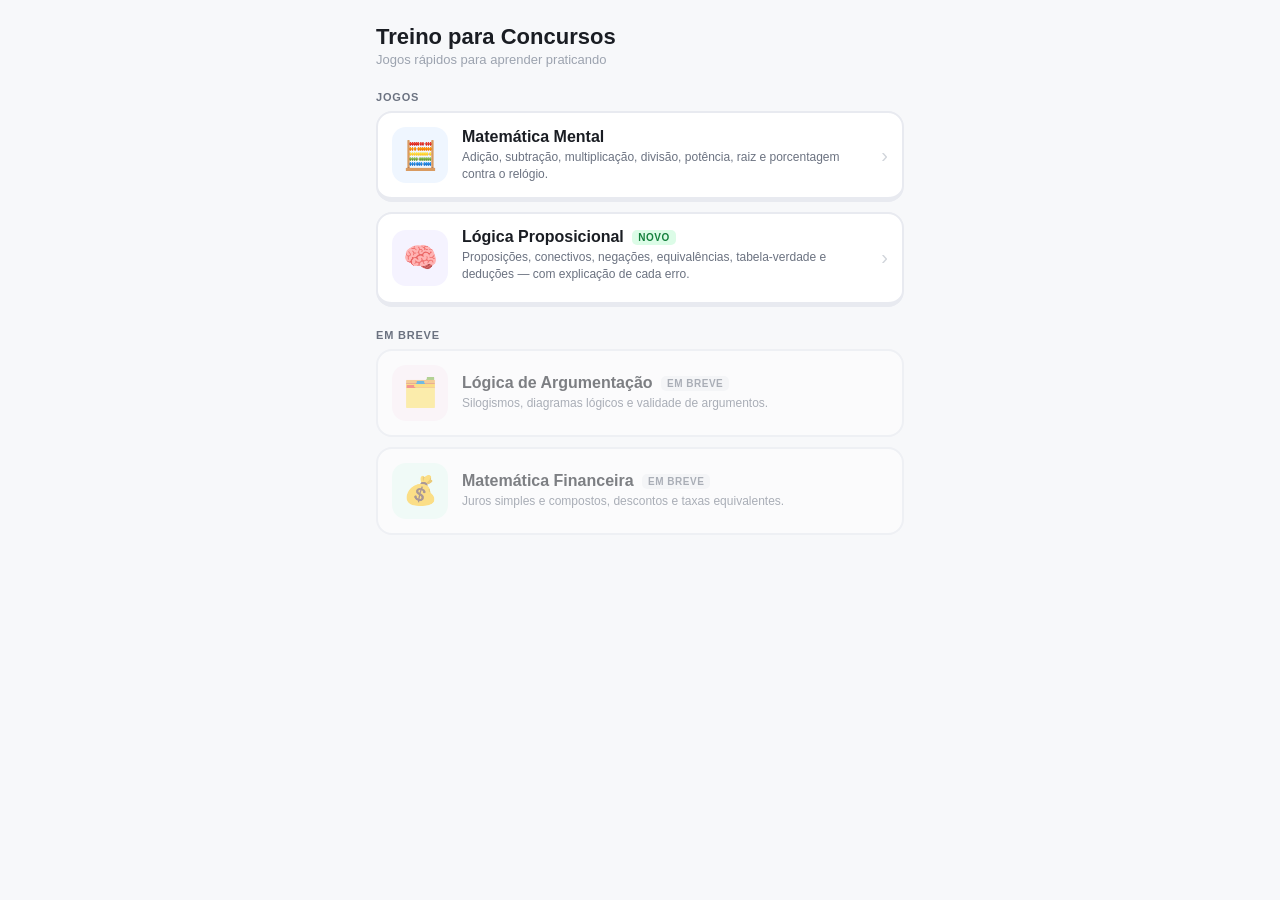
==== index.html @ 47c3c40b "Adiciona jogo de lógica proposicional estilo Duolingo e hub de jogos - index.html vira um hub; o Men" ====
<!DOCTYPE html>
<html lang="pt-BR">
<head>
  <meta charset="UTF-8" />
  <meta name="viewport" content="width=device-width, initial-scale=1.0, maximum-scale=1.0, user-scalable=no" />
  <meta name="theme-color" content="#3B82F6" />
  <title>Treino para Concursos</title>

  <!-- PWA -->
  <link rel="manifest" href="manifest.json" />
  <link rel="apple-touch-icon" href="icons/icon-192.png" />
  <meta name="apple-mobile-web-app-capable" content="yes" />
  <meta name="apple-mobile-web-app-status-bar-style" content="default" />
  <meta name="apple-mobile-web-app-title" content="Treino" />

  <style>
    *, *::before, *::after { box-sizing: border-box; margin: 0; padding: 0; }
    html, body {
      font-family: -apple-system, BlinkMacSystemFont, "Segoe UI", Roboto, sans-serif;
      background: #F7F8FA; color: #1A1D23; min-height: 100vh;
      -webkit-tap-highlight-color: transparent; -webkit-font-smoothing: antialiased;
    }
    .container { max-width: 560px; margin: 0 auto; padding: 1.5rem 1rem 3rem; }
    .app-header { margin-bottom: 1.5rem; }
    .app-title  { font-size: 22px; font-weight: 700; }
    .app-sub    { font-size: 13px; color: #9CA3AF; margin-top: 2px; }
    .sec-label {
      font-size: 11px; font-weight: 700; color: #6B7280;
      text-transform: uppercase; letter-spacing: .8px; margin: 1.4rem 0 8px;
    }
    .games { display: flex; flex-direction: column; gap: 10px; }
    .game {
      display: flex; align-items: center; gap: 14px; padding: 14px;
      background: #fff; border: 2px solid #E8EAF0; border-bottom-width: 5px; border-radius: 16px;
      text-decoration: none; color: inherit; transition: transform .08s;
    }
    .game:active { transform: translateY(2px); }
    .game-icon {
      width: 56px; height: 56px; border-radius: 14px; flex: none;
      display: flex; align-items: center; justify-content: center; font-size: 28px;
    }
    .game-body { flex: 1; }
    .game-title { font-size: 16px; font-weight: 700; }
    .game-desc  { font-size: 12px; color: #6B7280; margin-top: 3px; line-height: 1.4; }
    .game-meta  { font-size: 11px; color: #9CA3AF; margin-top: 5px; }
    .tag {
      font-size: 10px; font-weight: 800; letter-spacing: .5px; padding: 2px 6px; border-radius: 5px;
      background: #DCFCE7; color: #15803D; vertical-align: middle; margin-left: 4px;
    }
    .game.soon { opacity: .55; pointer-events: none; border-bottom-width: 2px; }
    .game.soon .tag { background: #F3F4F6; color: #6B7280; }
    .arrow { font-size: 20px; color: #D1D5DB; }
  </style>
</head>
<body>
  <div class="container">
    <div class="app-header">
      <div class="app-title">Treino para Concursos</div>
      <div class="app-sub">Jogos rápidos para aprender praticando</div>
    </div>

    <div class="sec-label">Jogos</div>
    <div class="games">
      <a class="game" href="matematica.html">
        <div class="game-icon" style="background:#EFF6FF">🧮</div>
        <div class="game-body">
          <div class="game-title">Matemática Mental</div>
          <div class="game-desc">Adição, subtração, multiplicação, divisão, potência, raiz e porcentagem contra o relógio.</div>
        </div>
        <div class="arrow">›</div>
      </a>

      <a class="game" href="logica.html">
        <div class="game-icon" style="background:#F5F3FF">🧠</div>
        <div class="game-body">
          <div class="game-title">Lógica Proposicional <span class="tag">NOVO</span></div>
          <div class="game-desc">Proposições, conectivos, negações, equivalências, tabela-verdade e deduções — com explicação de cada erro.</div>
          <div class="game-meta" id="logic-meta"></div>
        </div>
        <div class="arrow">›</div>
      </a>
    </div>

    <div class="sec-label">Em breve</div>
    <div class="games">
      <div class="game soon">
        <div class="game-icon" style="background:#FDF2F8">🗂️</div>
        <div class="game-body">
          <div class="game-title">Lógica de Argumentação <span class="tag">EM BREVE</span></div>
          <div class="game-desc">Silogismos, diagramas lógicos e validade de argumentos.</div>
        </div>
      </div>
      <div class="game soon">
        <div class="game-icon" style="background:#ECFDF5">💰</div>
        <div class="game-body">
          <div class="game-title">Matemática Financeira <span class="tag">EM BREVE</span></div>
          <div class="game-desc">Juros simples e compostos, descontos e taxas equivalentes.</div>
        </div>
      </div>
    </div>
  </div>

  <script>
    // Mostra o progresso salvo do jogo de lógica
    try {
      const p = JSON.parse(localStorage.getItem("logica-v1"));
      if (p && p.xp) document.getElementById("logic-meta").textContent = `⚡ ${p.xp} XP · 🔥 ${p.streak.count} dia(s)`;
    } catch (e) {}

    if ("serviceWorker" in navigator) {
      window.addEventListener("load", () => {
        navigator.serviceWorker.register("sw.js").catch(() => {});
      });
    }
  </script>
</body>
</html>
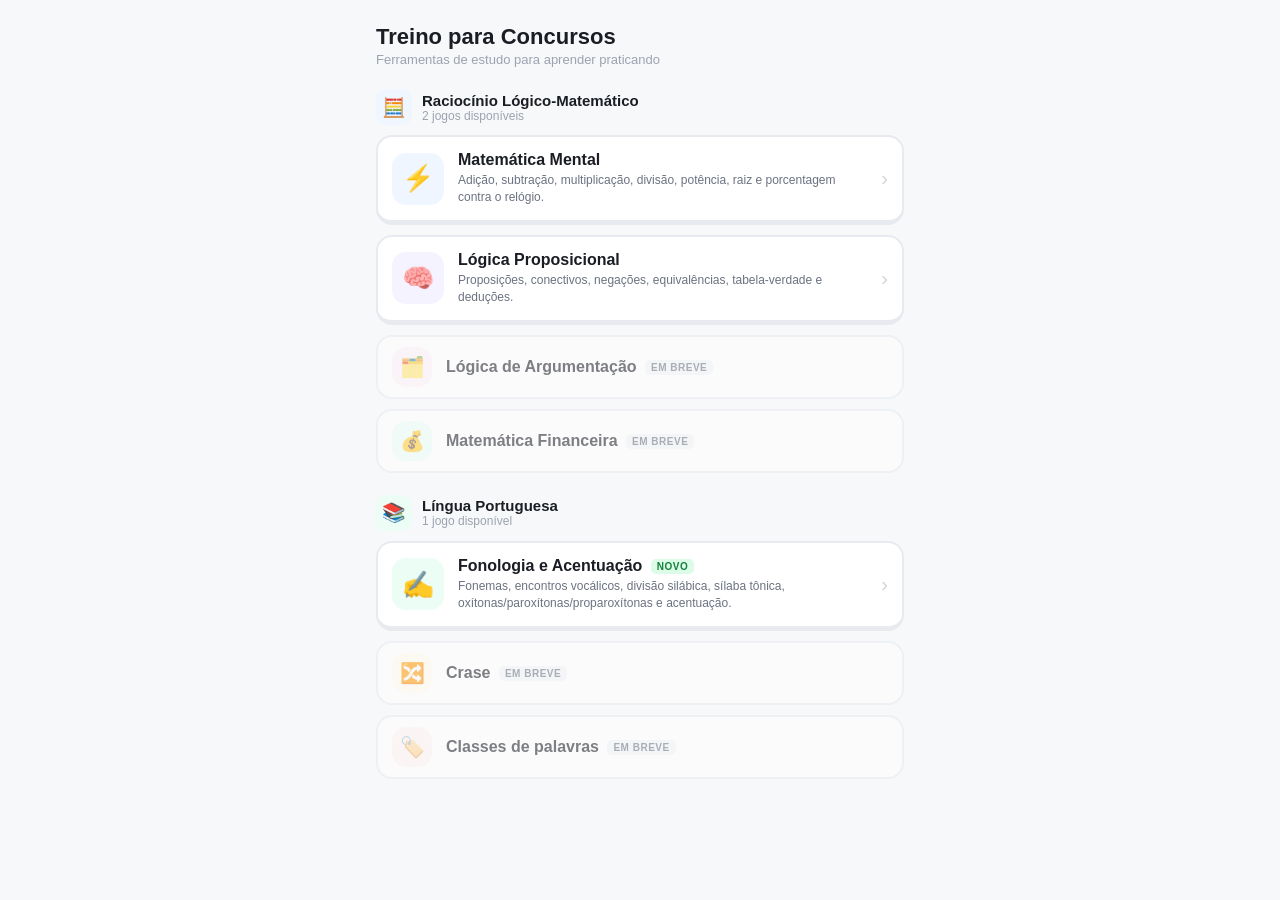
==== commit c0c11cc5: "Adiciona jogo de Português (fonologia e acentuação), matérias no hub e motor compartilhado - Hub org" ====
--- a/index.html
+++ b/index.html
@@ -21,13 +21,19 @@
       -webkit-tap-highlight-color: transparent; -webkit-font-smoothing: antialiased;
     }
     .container { max-width: 560px; margin: 0 auto; padding: 1.5rem 1rem 3rem; }
-    .app-header { margin-bottom: 1.5rem; }
+    .app-header { margin-bottom: 1.2rem; }
     .app-title  { font-size: 22px; font-weight: 700; }
     .app-sub    { font-size: 13px; color: #9CA3AF; margin-top: 2px; }
-    .sec-label {
-      font-size: 11px; font-weight: 700; color: #6B7280;
-      text-transform: uppercase; letter-spacing: .8px; margin: 1.4rem 0 8px;
+
+    .subject { margin-top: 1.4rem; }
+    .subject-head { display: flex; align-items: center; gap: 10px; margin-bottom: 10px; }
+    .subject-icon {
+      width: 36px; height: 36px; border-radius: 10px; flex: none;
+      display: flex; align-items: center; justify-content: center; font-size: 19px;
     }
+    .subject-name { font-size: 15px; font-weight: 800; }
+    .subject-count { font-size: 12px; color: #9CA3AF; }
+
     .games { display: flex; flex-direction: column; gap: 10px; }
     .game {
       display: flex; align-items: center; gap: 14px; padding: 14px;
@@ -36,18 +42,20 @@
     }
     .game:active { transform: translateY(2px); }
     .game-icon {
-      width: 56px; height: 56px; border-radius: 14px; flex: none;
-      display: flex; align-items: center; justify-content: center; font-size: 28px;
+      width: 52px; height: 52px; border-radius: 14px; flex: none;
+      display: flex; align-items: center; justify-content: center; font-size: 26px;
     }
     .game-body { flex: 1; }
     .game-title { font-size: 16px; font-weight: 700; }
     .game-desc  { font-size: 12px; color: #6B7280; margin-top: 3px; line-height: 1.4; }
     .game-meta  { font-size: 11px; color: #9CA3AF; margin-top: 5px; }
+    .game-meta:empty { display: none; }
     .tag {
       font-size: 10px; font-weight: 800; letter-spacing: .5px; padding: 2px 6px; border-radius: 5px;
       background: #DCFCE7; color: #15803D; vertical-align: middle; margin-left: 4px;
     }
-    .game.soon { opacity: .55; pointer-events: none; border-bottom-width: 2px; }
+    .game.soon { opacity: .55; pointer-events: none; border-bottom-width: 2px; padding: 10px 14px; }
+    .game.soon .game-icon { width: 40px; height: 40px; font-size: 20px; }
     .game.soon .tag { background: #F3F4F6; color: #6B7280; }
     .arrow { font-size: 20px; color: #D1D5DB; }
   </style>
@@ -56,56 +64,76 @@
   <div class="container">
     <div class="app-header">
       <div class="app-title">Treino para Concursos</div>
-      <div class="app-sub">Jogos rápidos para aprender praticando</div>
+      <div class="app-sub">Ferramentas de estudo para aprender praticando</div>
     </div>
-
-    <div class="sec-label">Jogos</div>
-    <div class="games">
-      <a class="game" href="matematica.html">
-        <div class="game-icon" style="background:#EFF6FF">🧮</div>
-        <div class="game-body">
-          <div class="game-title">Matemática Mental</div>
-          <div class="game-desc">Adição, subtração, multiplicação, divisão, potência, raiz e porcentagem contra o relógio.</div>
-        </div>
-        <div class="arrow">›</div>
-      </a>
-
-      <a class="game" href="logica.html">
-        <div class="game-icon" style="background:#F5F3FF">🧠</div>
-        <div class="game-body">
-          <div class="game-title">Lógica Proposicional <span class="tag">NOVO</span></div>
-          <div class="game-desc">Proposições, conectivos, negações, equivalências, tabela-verdade e deduções — com explicação de cada erro.</div>
-          <div class="game-meta" id="logic-meta"></div>
-        </div>
-        <div class="arrow">›</div>
-      </a>
-    </div>
-
-    <div class="sec-label">Em breve</div>
-    <div class="games">
-      <div class="game soon">
-        <div class="game-icon" style="background:#FDF2F8">🗂️</div>
-        <div class="game-body">
-          <div class="game-title">Lógica de Argumentação <span class="tag">EM BREVE</span></div>
-          <div class="game-desc">Silogismos, diagramas lógicos e validade de argumentos.</div>
-        </div>
-      </div>
-      <div class="game soon">
-        <div class="game-icon" style="background:#ECFDF5">💰</div>
-        <div class="game-body">
-          <div class="game-title">Matemática Financeira <span class="tag">EM BREVE</span></div>
-          <div class="game-desc">Juros simples e compostos, descontos e taxas equivalentes.</div>
-        </div>
-      </div>
-    </div>
+    <div id="subjects"></div>
   </div>
 
   <script>
-    // Mostra o progresso salvo do jogo de lógica
-    try {
-      const p = JSON.parse(localStorage.getItem("logica-v1"));
-      if (p && p.xp) document.getElementById("logic-meta").textContent = `⚡ ${p.xp} XP · 🔥 ${p.streak.count} dia(s)`;
-    } catch (e) {}
+    /* ════════════════════════════════════════════
+       MATÉRIAS E JOGOS
+       Para adicionar um jogo, inclua-o na matéria certa.
+       store = chave do localStorage com o progresso (jogos estilo trilha)
+    ════════════════════════════════════════════ */
+    const SUBJECTS = [
+      {
+        name: "Raciocínio Lógico-Matemático", short: "RLM", icon: "🧮", bg: "#EFF6FF",
+        games: [
+          { title: "Matemática Mental", icon: "⚡", bg: "#EFF6FF", href: "matematica.html",
+            desc: "Adição, subtração, multiplicação, divisão, potência, raiz e porcentagem contra o relógio." },
+          { title: "Lógica Proposicional", icon: "🧠", bg: "#F5F3FF", href: "logica.html", store: "logica-v1",
+            desc: "Proposições, conectivos, negações, equivalências, tabela-verdade e deduções." },
+          { title: "Lógica de Argumentação", icon: "🗂️", bg: "#FDF2F8", soon: true },
+          { title: "Matemática Financeira", icon: "💰", bg: "#ECFDF5", soon: true },
+        ],
+      },
+      {
+        name: "Língua Portuguesa", short: "Português", icon: "📚", bg: "#ECFDF5",
+        games: [
+          { title: "Fonologia e Acentuação", icon: "✍️", bg: "#ECFDF5", href: "portugues.html", store: "portugues-fonologia-v1", isNew: true,
+            desc: "Fonemas, encontros vocálicos, divisão silábica, sílaba tônica, oxítonas/paroxítonas/proparoxítonas e acentuação." },
+          { title: "Crase", icon: "🔀", bg: "#FFFBEB", soon: true },
+          { title: "Classes de palavras", icon: "🏷️", bg: "#FEF2F2", soon: true },
+        ],
+      },
+    ];
+
+    function progressText(key) {
+      try {
+        const p = JSON.parse(localStorage.getItem(key));
+        if (p && p.xp) return `⚡ ${p.xp} XP · 🔥 ${p.streak.count} dia(s)`;
+      } catch (e) {}
+      return "";
+    }
+
+    document.getElementById("subjects").innerHTML = SUBJECTS.map(s => {
+      const live = s.games.filter(g => !g.soon).length;
+      return `
+        <div class="subject">
+          <div class="subject-head">
+            <div class="subject-icon" style="background:${s.bg}">${s.icon}</div>
+            <div>
+              <div class="subject-name">${s.name}</div>
+              <div class="subject-count">${live} jogo${live !== 1 ? "s" : ""} disponíve${live !== 1 ? "is" : "l"}</div>
+            </div>
+          </div>
+          <div class="games">${s.games.map(g => g.soon ? `
+            <div class="game soon">
+              <div class="game-icon" style="background:${g.bg}">${g.icon}</div>
+              <div class="game-body"><div class="game-title">${g.title} <span class="tag">EM BREVE</span></div></div>
+            </div>` : `
+            <a class="game" href="${g.href}">
+              <div class="game-icon" style="background:${g.bg}">${g.icon}</div>
+              <div class="game-body">
+                <div class="game-title">${g.title}${g.isNew ? ' <span class="tag">NOVO</span>' : ""}</div>
+                <div class="game-desc">${g.desc}</div>
+                <div class="game-meta">${g.store ? progressText(g.store) : ""}</div>
+              </div>
+              <div class="arrow">›</div>
+            </a>`).join("")}
+          </div>
+        </div>`;
+    }).join("");
 
     if ("serviceWorker" in navigator) {
       window.addEventListener("load", () => {
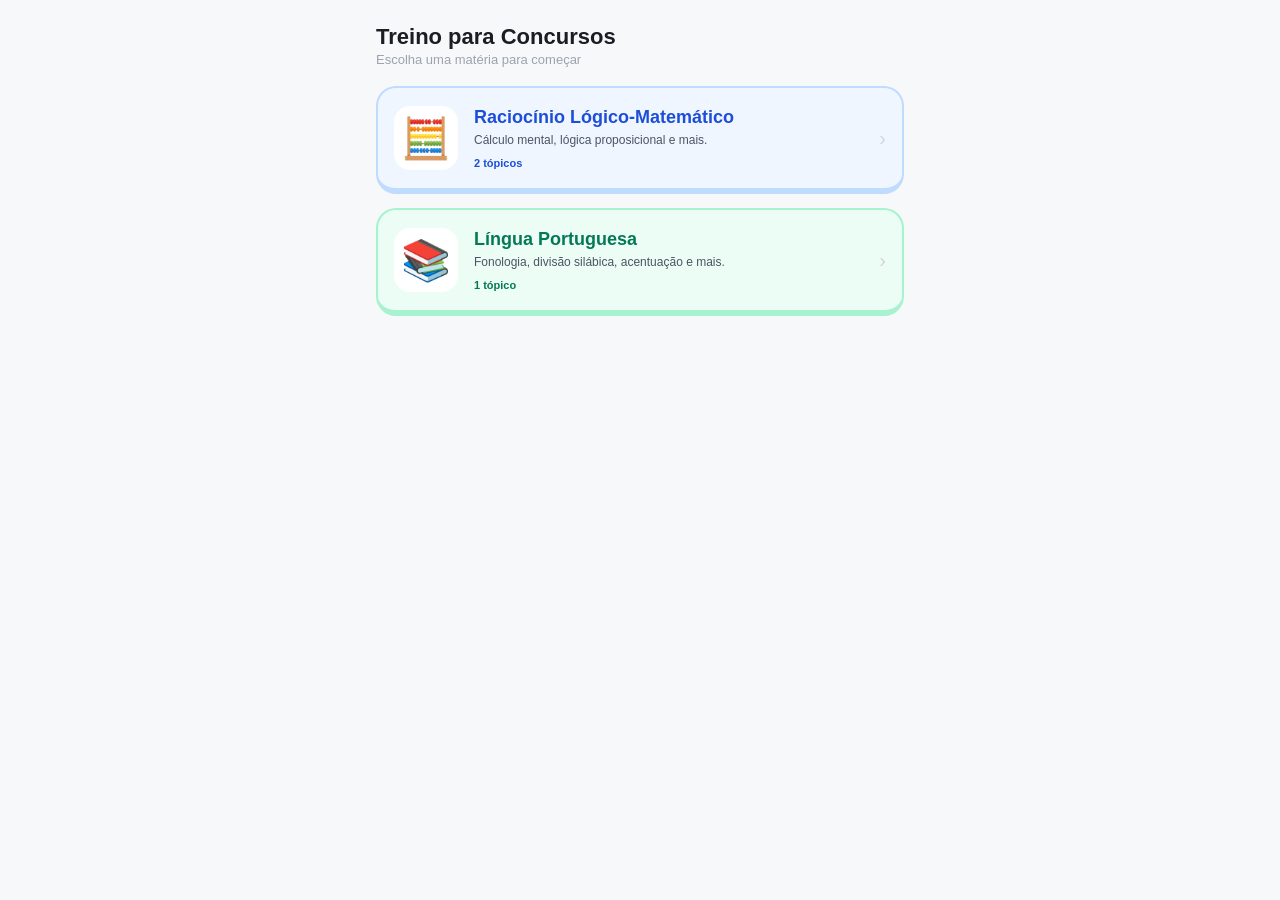
==== commit 873c3417: "Matérias clicáveis no hub e trilha de técnicas na Matemática Mental - Página inicial: cartões de mat" ====
--- a/index.html
+++ b/index.html
@@ -25,14 +25,23 @@
     .app-title  { font-size: 22px; font-weight: 700; }
     .app-sub    { font-size: 13px; color: #9CA3AF; margin-top: 2px; }
 
-    .subject { margin-top: 1.4rem; }
-    .subject-head { display: flex; align-items: center; gap: 10px; margin-bottom: 10px; }
-    .subject-icon {
-      width: 36px; height: 36px; border-radius: 10px; flex: none;
-      display: flex; align-items: center; justify-content: center; font-size: 19px;
+    .subjects { display: flex; flex-direction: column; gap: 14px; }
+    .subject-card {
+      display: flex; align-items: center; gap: 16px; padding: 18px 16px; width: 100%; text-align: left;
+      border: 2px solid; border-bottom-width: 6px; border-radius: 20px; cursor: pointer;
+      font-family: inherit; color: inherit; transition: transform .08s;
     }
-    .subject-name { font-size: 15px; font-weight: 800; }
-    .subject-count { font-size: 12px; color: #9CA3AF; }
+    .subject-card:active { transform: translateY(3px); border-bottom-width: 3px; }
+    .subject-card .big-icon { font-size: 40px; width: 64px; height: 64px; border-radius: 16px; background: #fff;
+      display: flex; align-items: center; justify-content: center; flex: none; }
+    .subject-card .s-body { flex: 1; }
+    .subject-card .s-title { font-size: 18px; font-weight: 800; }
+    .subject-card .s-desc { font-size: 12px; color: #4B5563; margin-top: 4px; line-height: 1.4; }
+    .subject-card .s-meta { font-size: 11px; font-weight: 700; margin-top: 8px; }
+    .back { font-size: 13px; color: #6B7280; background: none; border: none; padding: 0; margin-bottom: 10px;
+      cursor: pointer; font-family: inherit; }
+    .view { display: none; }
+    .view.active { display: block; }
 
     .games { display: flex; flex-direction: column; gap: 10px; }
     .game {
@@ -62,11 +71,22 @@
 </head>
 <body>
   <div class="container">
-    <div class="app-header">
-      <div class="app-title">Treino para Concursos</div>
-      <div class="app-sub">Ferramentas de estudo para aprender praticando</div>
+    <div class="view" id="view-home">
+      <div class="app-header">
+        <div class="app-title">Treino para Concursos</div>
+        <div class="app-sub">Escolha uma matéria para começar</div>
+      </div>
+      <div class="subjects" id="subjects"></div>
     </div>
-    <div id="subjects"></div>
+
+    <div class="view" id="view-subject">
+      <button class="back" onclick="location.hash = ''">← Matérias</button>
+      <div class="app-header">
+        <div class="app-title" id="subject-title"></div>
+        <div class="app-sub" id="subject-sub"></div>
+      </div>
+      <div class="games" id="subject-games"></div>
+    </div>
   </div>
 
   <script>
@@ -77,10 +97,12 @@
     ════════════════════════════════════════════ */
     const SUBJECTS = [
       {
-        name: "Raciocínio Lógico-Matemático", short: "RLM", icon: "🧮", bg: "#EFF6FF",
+        id: "rlm", name: "Raciocínio Lógico-Matemático", short: "RLM", icon: "🧮",
+        bg: "#EFF6FF", border: "#BFDBFE", color: "#1D4ED8",
+        desc: "Cálculo mental, lógica proposicional e mais.",
         games: [
-          { title: "Matemática Mental", icon: "⚡", bg: "#EFF6FF", href: "matematica.html",
-            desc: "Adição, subtração, multiplicação, divisão, potência, raiz e porcentagem contra o relógio." },
+          { title: "Matemática Mental", icon: "⚡", bg: "#EFF6FF", href: "matematica.html", store: "matematica-v1", isNew: true,
+            desc: "Trilha de técnicas para calcular de cabeça (somar, subtrair, multiplicar, dividir, %, potências) e treino cronometrado." },
           { title: "Lógica Proposicional", icon: "🧠", bg: "#F5F3FF", href: "logica.html", store: "logica-v1",
             desc: "Proposições, conectivos, negações, equivalências, tabela-verdade e deduções." },
           { title: "Lógica de Argumentação", icon: "🗂️", bg: "#FDF2F8", soon: true },
@@ -88,9 +110,11 @@
         ],
       },
       {
-        name: "Língua Portuguesa", short: "Português", icon: "📚", bg: "#ECFDF5",
+        id: "portugues", name: "Língua Portuguesa", short: "Português", icon: "📚",
+        bg: "#ECFDF5", border: "#A7F3D0", color: "#047857",
+        desc: "Fonologia, divisão silábica, acentuação e mais.",
         games: [
-          { title: "Fonologia e Acentuação", icon: "✍️", bg: "#ECFDF5", href: "portugues.html", store: "portugues-fonologia-v1", isNew: true,
+          { title: "Fonologia e Acentuação", icon: "✍️", bg: "#ECFDF5", href: "portugues.html", store: "portugues-fonologia-v1",
             desc: "Fonemas, encontros vocálicos, divisão silábica, sílaba tônica, oxítonas/paroxítonas/proparoxítonas e acentuação." },
           { title: "Crase", icon: "🔀", bg: "#FFFBEB", soon: true },
           { title: "Classes de palavras", icon: "🏷️", bg: "#FEF2F2", soon: true },
@@ -98,42 +122,66 @@
       },
     ];
 
+    function loadStore(key) {
+      try { return JSON.parse(localStorage.getItem(key)) || null; } catch (e) { return null; }
+    }
     function progressText(key) {
-      try {
-        const p = JSON.parse(localStorage.getItem(key));
-        if (p && p.xp) return `⚡ ${p.xp} XP · 🔥 ${p.streak.count} dia(s)`;
-      } catch (e) {}
-      return "";
+      const p = loadStore(key);
+      return p && p.xp ? `⚡ ${p.xp} XP · 🔥 ${p.streak.count} dia(s)` : "";
+    }
+    const plural = (n, s, p) => `${n} ${n === 1 ? s : p}`;
+
+    function gameCard(g) {
+      return g.soon ? `
+        <div class="game soon">
+          <div class="game-icon" style="background:${g.bg}">${g.icon}</div>
+          <div class="game-body"><div class="game-title">${g.title} <span class="tag">EM BREVE</span></div></div>
+        </div>` : `
+        <a class="game" href="${g.href}">
+          <div class="game-icon" style="background:${g.bg}">${g.icon}</div>
+          <div class="game-body">
+            <div class="game-title">${g.title}${g.isNew ? ' <span class="tag">NOVO</span>' : ""}</div>
+            <div class="game-desc">${g.desc}</div>
+            <div class="game-meta">${g.store ? progressText(g.store) : ""}</div>
+          </div>
+          <div class="arrow">›</div>
+        </a>`;
     }
 
-    document.getElementById("subjects").innerHTML = SUBJECTS.map(s => {
+    function renderHome() {
+      document.getElementById("subjects").innerHTML = SUBJECTS.map(s => {
+        const live = s.games.filter(g => !g.soon);
+        const xp = live.reduce((t, g) => t + ((g.store && loadStore(g.store)) || { xp: 0 }).xp, 0);
+        return `
+          <button class="subject-card" style="background:${s.bg};border-color:${s.border}" onclick="location.hash='${s.id}'">
+            <span class="big-icon">${s.icon}</span>
+            <span class="s-body">
+              <span class="s-title" style="color:${s.color};display:block">${s.name}</span>
+              <span class="s-desc" style="display:block">${s.desc}</span>
+              <span class="s-meta" style="color:${s.color};display:block">${plural(live.length, "tópico", "tópicos")}${xp ? ` · ⚡ ${xp} XP` : ""}</span>
+            </span>
+            <span class="arrow">›</span>
+          </button>`;
+      }).join("");
+    }
+
+    function renderSubject(s) {
       const live = s.games.filter(g => !g.soon).length;
-      return `
-        <div class="subject">
-          <div class="subject-head">
-            <div class="subject-icon" style="background:${s.bg}">${s.icon}</div>
-            <div>
-              <div class="subject-name">${s.name}</div>
-              <div class="subject-count">${live} jogo${live !== 1 ? "s" : ""} disponíve${live !== 1 ? "is" : "l"}</div>
-            </div>
-          </div>
-          <div class="games">${s.games.map(g => g.soon ? `
-            <div class="game soon">
-              <div class="game-icon" style="background:${g.bg}">${g.icon}</div>
-              <div class="game-body"><div class="game-title">${g.title} <span class="tag">EM BREVE</span></div></div>
-            </div>` : `
-            <a class="game" href="${g.href}">
-              <div class="game-icon" style="background:${g.bg}">${g.icon}</div>
-              <div class="game-body">
-                <div class="game-title">${g.title}${g.isNew ? ' <span class="tag">NOVO</span>' : ""}</div>
-                <div class="game-desc">${g.desc}</div>
-                <div class="game-meta">${g.store ? progressText(g.store) : ""}</div>
-              </div>
-              <div class="arrow">›</div>
-            </a>`).join("")}
-          </div>
-        </div>`;
-    }).join("");
+      document.getElementById("subject-title").textContent = `${s.icon} ${s.name}`;
+      document.getElementById("subject-sub").textContent = plural(live, "tópico disponível", "tópicos disponíveis");
+      document.getElementById("subject-games").innerHTML = s.games.map(gameCard).join("");
+    }
+
+    // navegação por #hash: o botão "voltar" do celular funciona
+    function route() {
+      const s = SUBJECTS.find(x => x.id === location.hash.slice(1));
+      document.getElementById("view-home").classList.toggle("active", !s);
+      document.getElementById("view-subject").classList.toggle("active", !!s);
+      if (s) renderSubject(s); else renderHome();
+      window.scrollTo(0, 0);
+    }
+    window.addEventListener("hashchange", route);
+    route();
 
     if ("serviceWorker" in navigator) {
       window.addEventListener("load", () => {
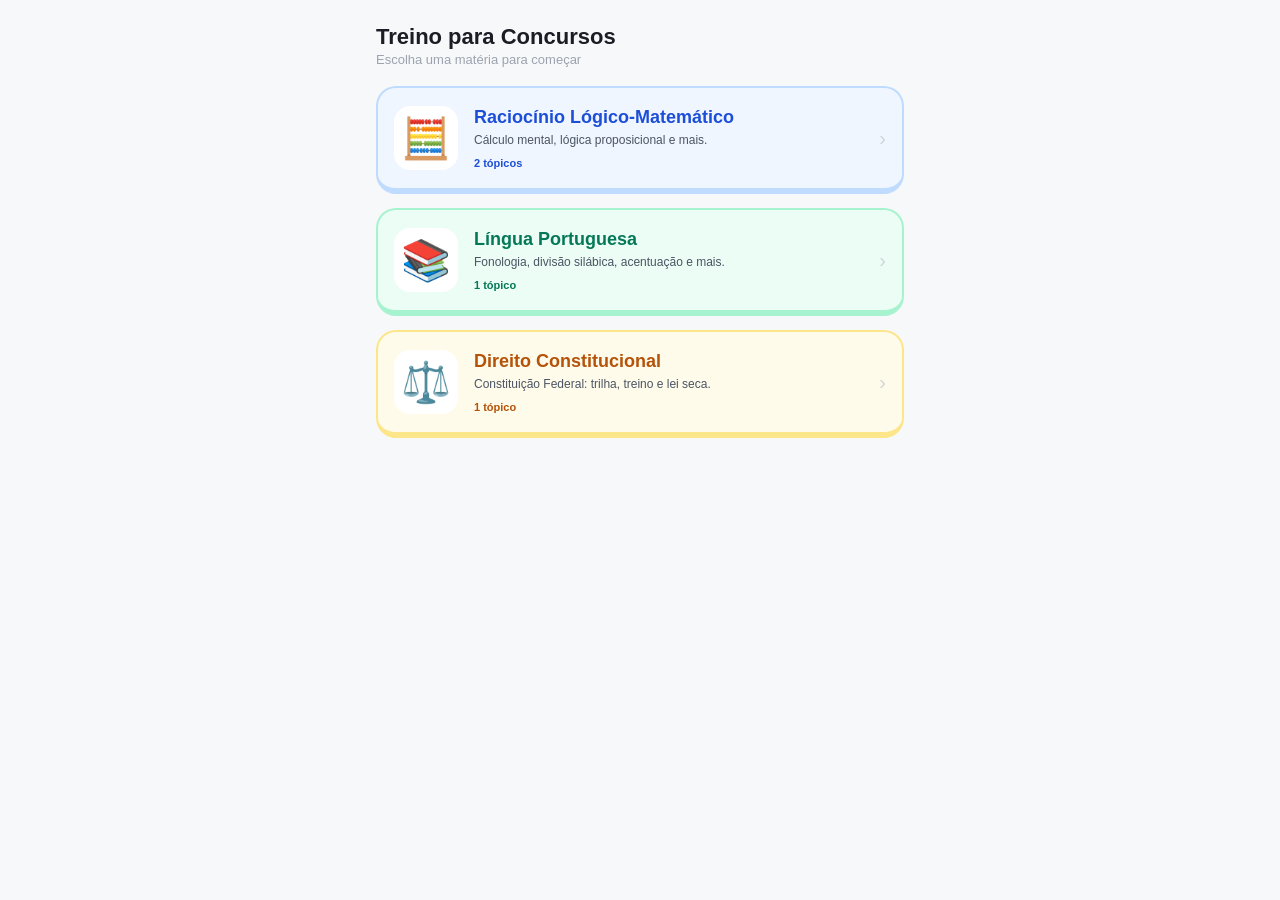
==== commit df974445: "Adiciona Direito Constitucional: trilha, treino e lei seca com flashcards - Nova matéria no hub: Dir" ====
--- a/index.html
+++ b/index.html
@@ -101,7 +101,7 @@
         bg: "#EFF6FF", border: "#BFDBFE", color: "#1D4ED8",
         desc: "Cálculo mental, lógica proposicional e mais.",
         games: [
-          { title: "Matemática Mental", icon: "⚡", bg: "#EFF6FF", href: "matematica.html", store: "matematica-v1", isNew: true,
+          { title: "Matemática Mental", icon: "⚡", bg: "#EFF6FF", href: "matematica.html", store: "matematica-v1",
             desc: "Trilha de técnicas para calcular de cabeça (somar, subtrair, multiplicar, dividir, %, potências) e treino cronometrado." },
           { title: "Lógica Proposicional", icon: "🧠", bg: "#F5F3FF", href: "logica.html", store: "logica-v1",
             desc: "Proposições, conectivos, negações, equivalências, tabela-verdade e deduções." },
@@ -120,6 +120,17 @@
           { title: "Classes de palavras", icon: "🏷️", bg: "#FEF2F2", soon: true },
         ],
       },
+      {
+        id: "constitucional", name: "Direito Constitucional", short: "Constitucional", icon: "⚖️",
+        bg: "#FFFBEB", border: "#FDE68A", color: "#B45309",
+        desc: "Constituição Federal: trilha, treino e lei seca.",
+        games: [
+          { title: "Constituição Federal", icon: "📜", bg: "#FFFBEB", href: "constitucional.html", store: "constitucional-v1", isNew: true,
+            desc: "Teoria, princípios fundamentais, direitos e garantias, nacionalidade, direitos políticos, organização do Estado e Administração Pública — com lei seca em flashcards e exercícios." },
+          { title: "Organização dos Poderes", icon: "🏛️", bg: "#EEF2FF", soon: true },
+          { title: "Controle de constitucionalidade", icon: "⚖️", bg: "#FEF2F2", soon: true },
+        ],
+      },
     ];
 
     function loadStore(key) {
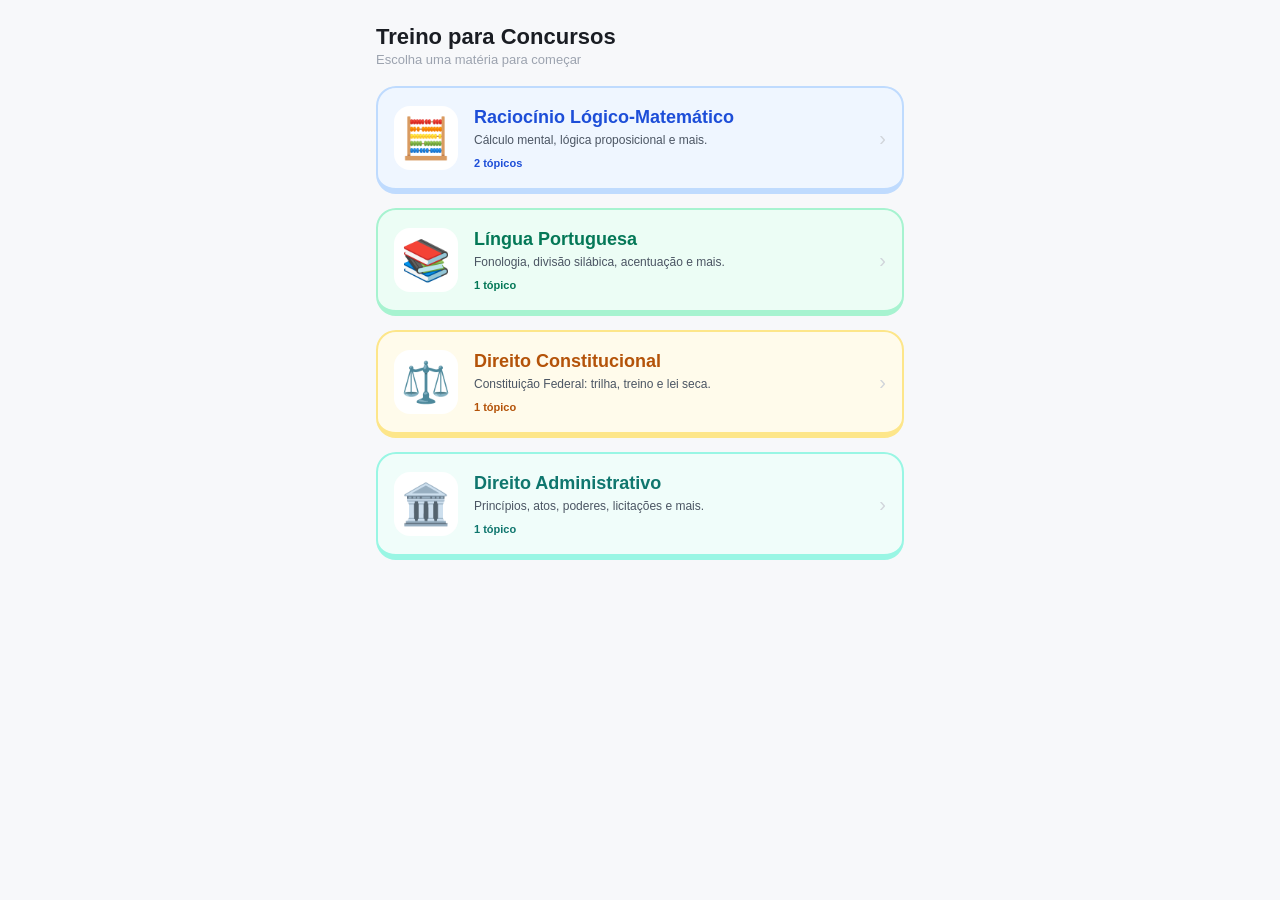
==== commit 8ebe8357: "Adiciona Direito Administrativo: trilha, treino e lei seca - Nova matéria no hub: Direito Administra" ====
--- a/index.html
+++ b/index.html
@@ -125,10 +125,21 @@
         bg: "#FFFBEB", border: "#FDE68A", color: "#B45309",
         desc: "Constituição Federal: trilha, treino e lei seca.",
         games: [
-          { title: "Constituição Federal", icon: "📜", bg: "#FFFBEB", href: "constitucional.html", store: "constitucional-v1", isNew: true,
+          { title: "Constituição Federal", icon: "📜", bg: "#FFFBEB", href: "constitucional.html", store: "constitucional-v1",
             desc: "Teoria, princípios fundamentais, direitos e garantias, nacionalidade, direitos políticos, organização do Estado e Administração Pública — com lei seca em flashcards e exercícios." },
           { title: "Organização dos Poderes", icon: "🏛️", bg: "#EEF2FF", soon: true },
           { title: "Controle de constitucionalidade", icon: "⚖️", bg: "#FEF2F2", soon: true },
+        ],
+      },
+      {
+        id: "administrativo", name: "Direito Administrativo", short: "Administrativo", icon: "🏛️",
+        bg: "#F0FDFA", border: "#99F6E4", color: "#0F766E",
+        desc: "Princípios, atos, poderes, licitações e mais.",
+        games: [
+          { title: "Direito Administrativo", icon: "📑", bg: "#F0FDFA", href: "administrativo.html", store: "administrativo-v1", isNew: true,
+            desc: "Princípios, organização, poderes, atos, agentes públicos, licitações, responsabilidade do Estado, improbidade e processo administrativo — com lei seca em flashcards e exercícios." },
+          { title: "Serviços públicos e concessões", icon: "🚌", bg: "#EEF2FF", soon: true },
+          { title: "Controle da Administração", icon: "🔎", bg: "#FEF2F2", soon: true },
         ],
       },
     ];
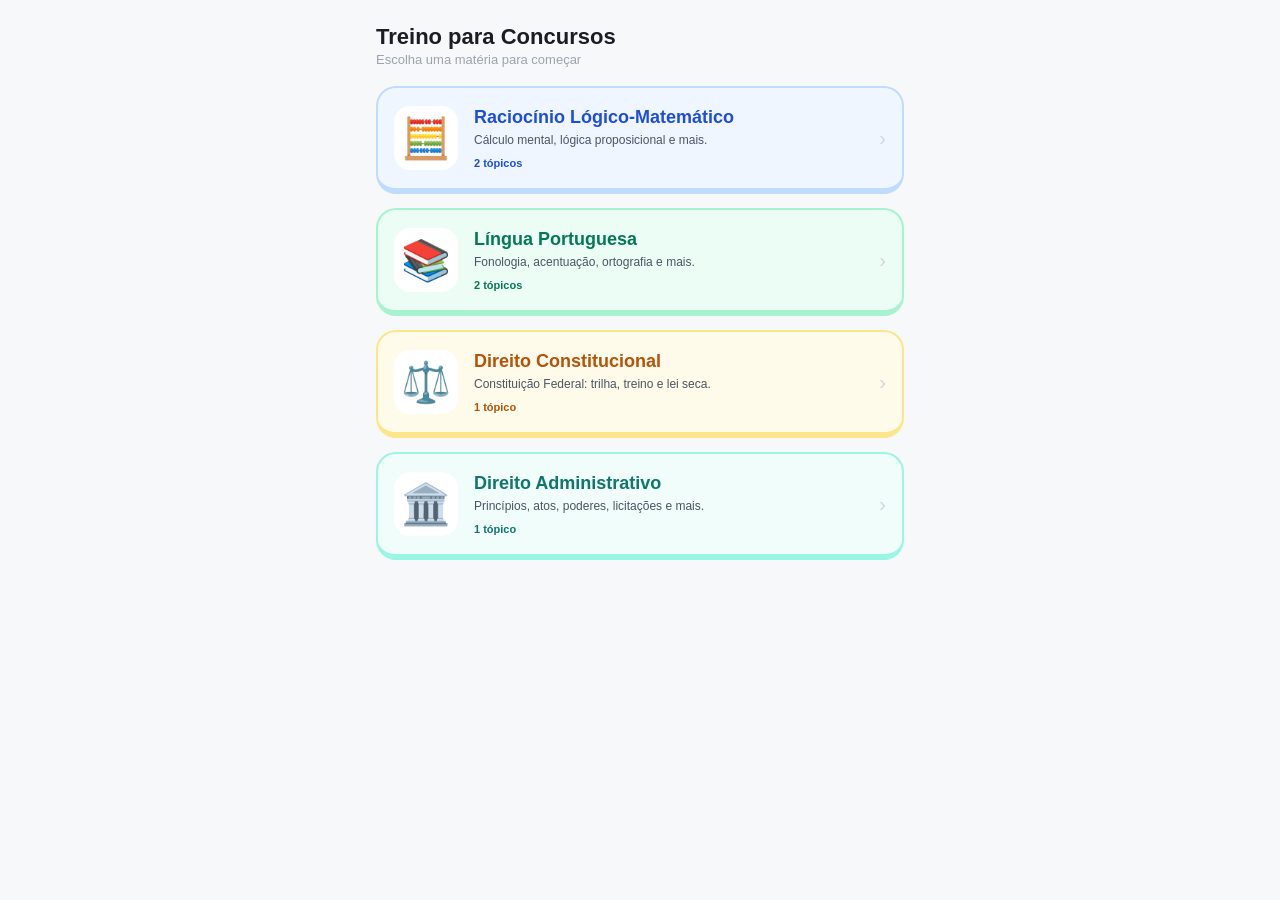
==== commit d5243119: "Adiciona Ortografia e Emprego das Palavras em Língua Portuguesa - Novo tópico na matéria Português c" ====
--- a/index.html
+++ b/index.html
@@ -112,10 +112,12 @@
       {
         id: "portugues", name: "Língua Portuguesa", short: "Português", icon: "📚",
         bg: "#ECFDF5", border: "#A7F3D0", color: "#047857",
-        desc: "Fonologia, divisão silábica, acentuação e mais.",
+        desc: "Fonologia, acentuação, ortografia e mais.",
         games: [
           { title: "Fonologia e Acentuação", icon: "✍️", bg: "#ECFDF5", href: "portugues.html", store: "portugues-fonologia-v1",
             desc: "Fonemas, encontros vocálicos, divisão silábica, sílaba tônica, oxítonas/paroxítonas/proparoxítonas e acentuação." },
+          { title: "Ortografia e Emprego das Palavras", icon: "📝", bg: "#EFF6FF", href: "ortografia.html", store: "portugues-ortografia-v1", isNew: true,
+            desc: "Porquês, há × a, onde × aonde, mal × mau, senão × se não, parônimos, grafia (S/SS/Ç, X/CH, S/Z, G/J) e hífen." },
           { title: "Crase", icon: "🔀", bg: "#FFFBEB", soon: true },
           { title: "Classes de palavras", icon: "🏷️", bg: "#FEF2F2", soon: true },
         ],
@@ -136,7 +138,7 @@
         bg: "#F0FDFA", border: "#99F6E4", color: "#0F766E",
         desc: "Princípios, atos, poderes, licitações e mais.",
         games: [
-          { title: "Direito Administrativo", icon: "📑", bg: "#F0FDFA", href: "administrativo.html", store: "administrativo-v1", isNew: true,
+          { title: "Administração Pública", icon: "📑", bg: "#F0FDFA", href: "administrativo.html", store: "administrativo-v1",
             desc: "Princípios, organização, poderes, atos, agentes públicos, licitações, responsabilidade do Estado, improbidade e processo administrativo — com lei seca em flashcards e exercícios." },
           { title: "Serviços públicos e concessões", icon: "🚌", bg: "#EEF2FF", soon: true },
           { title: "Controle da Administração", icon: "🔎", bg: "#FEF2F2", soon: true },
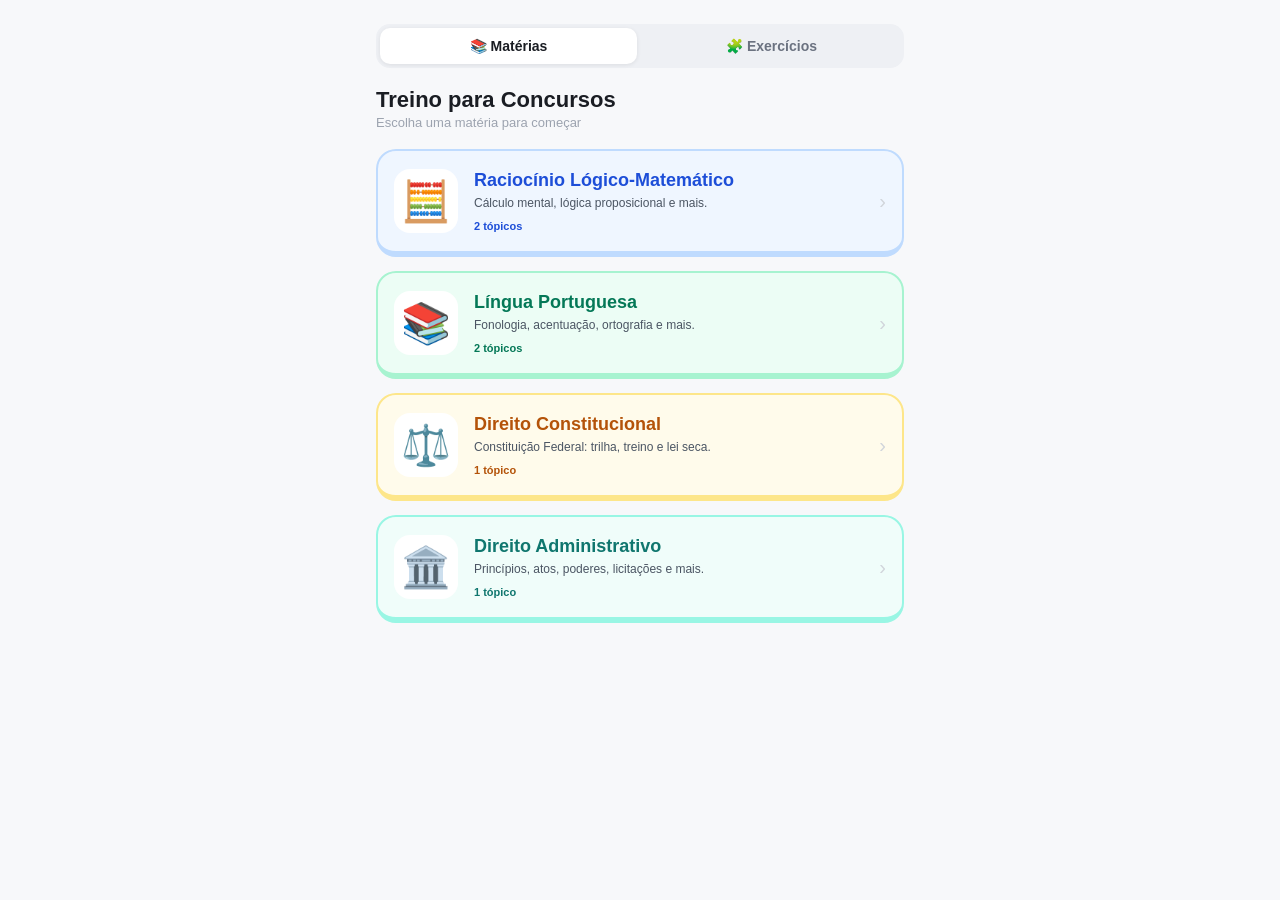
==== commit af486806: "Adiciona aba Exercícios para misturar matérias numa mesma sessão - Abas no topo do app: Matérias e E" ====
--- a/index.html
+++ b/index.html
@@ -40,6 +40,10 @@
     .subject-card .s-meta { font-size: 11px; font-weight: 700; margin-top: 8px; }
     .back { font-size: 13px; color: #6B7280; background: none; border: none; padding: 0; margin-bottom: 10px;
       cursor: pointer; font-family: inherit; }
+    .app-tabs { display: flex; gap: 6px; background: #EEF0F4; padding: 4px; border-radius: 14px; margin-bottom: 1.2rem; }
+    .app-tab { flex: 1; padding: 10px 8px; border-radius: 10px; font-size: 14px; font-weight: 700; color: #6B7280;
+      text-align: center; text-decoration: none; }
+    .app-tab.active { background: #fff; color: #1A1D23; box-shadow: 0 1px 4px rgba(0,0,0,.08); }
     .view { display: none; }
     .view.active { display: block; }
 
@@ -71,6 +75,8 @@
 </head>
 <body>
   <div class="container">
+    <div class="app-tabs"><a class="app-tab active" href="./">📚 Matérias</a><a class="app-tab" href="exercicios.html">🧩 Exercícios</a></div>
+
     <div class="view" id="view-home">
       <div class="app-header">
         <div class="app-title">Treino para Concursos</div>
